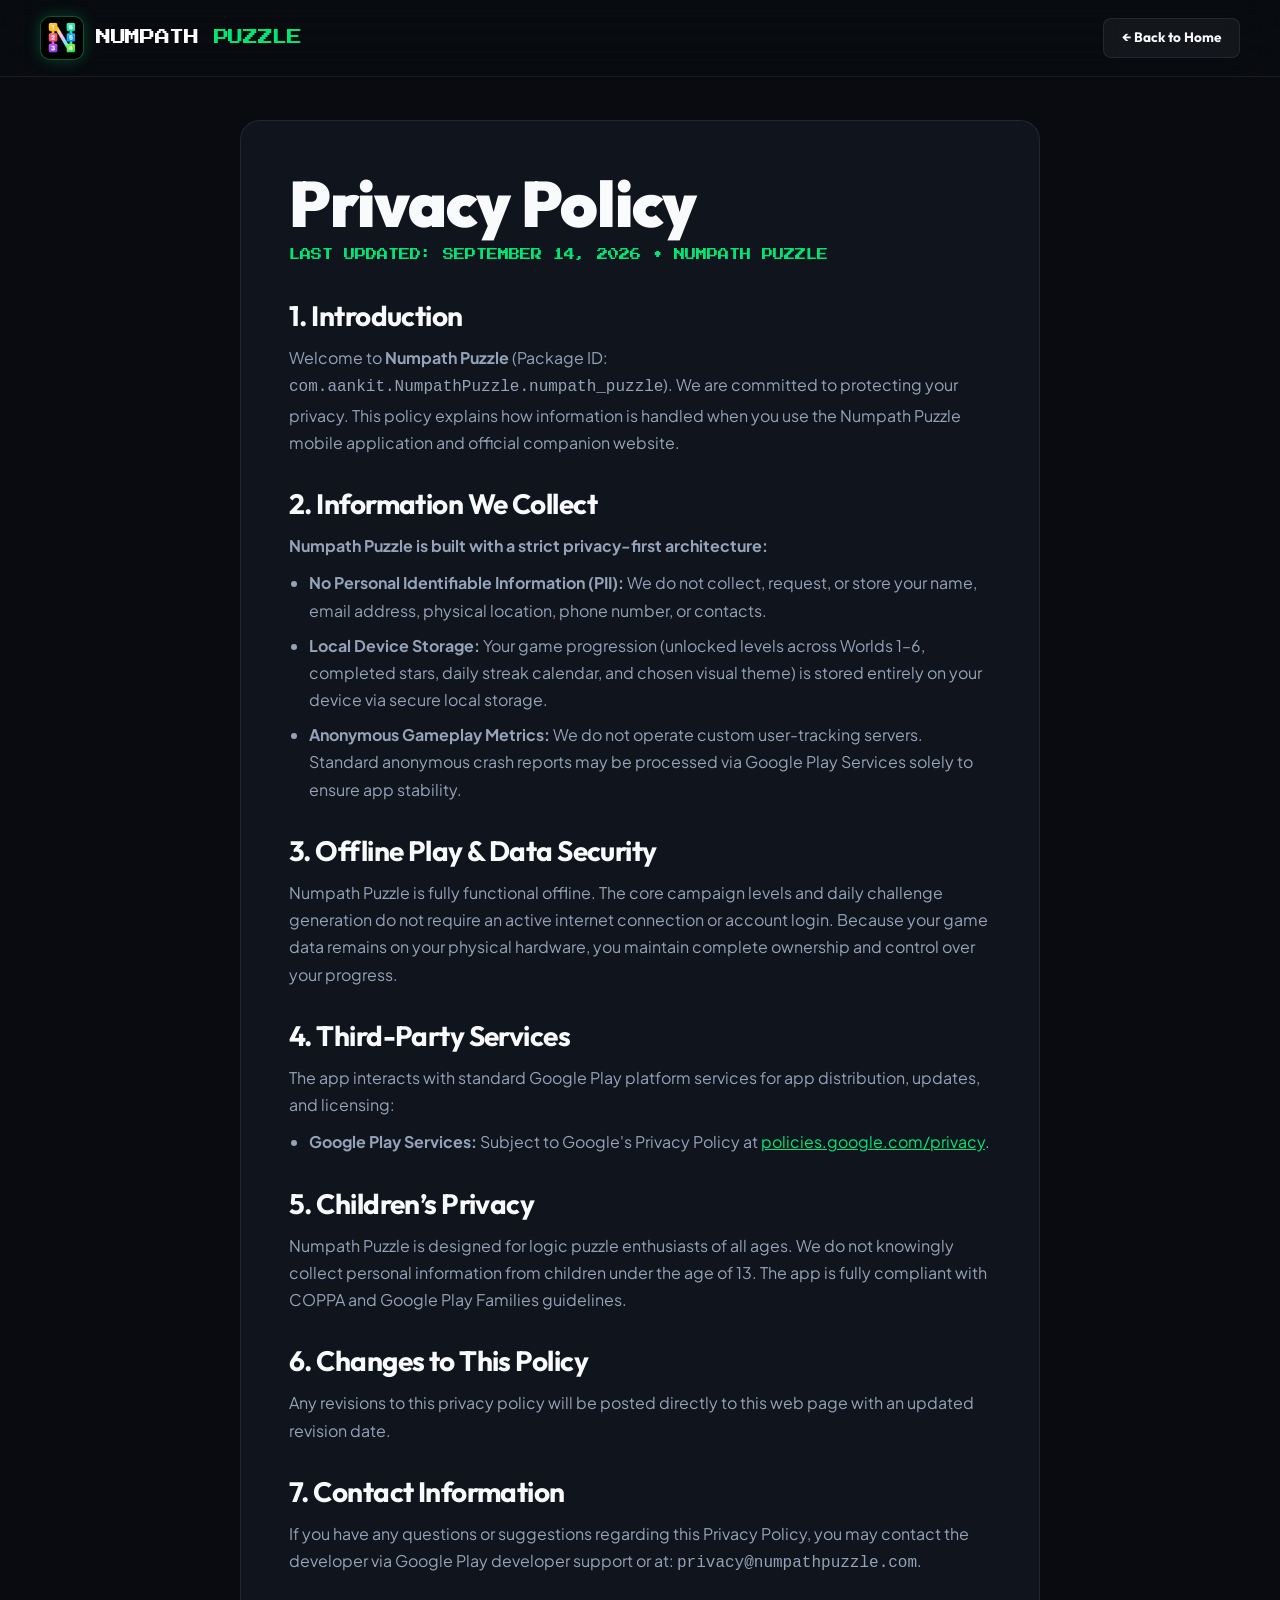
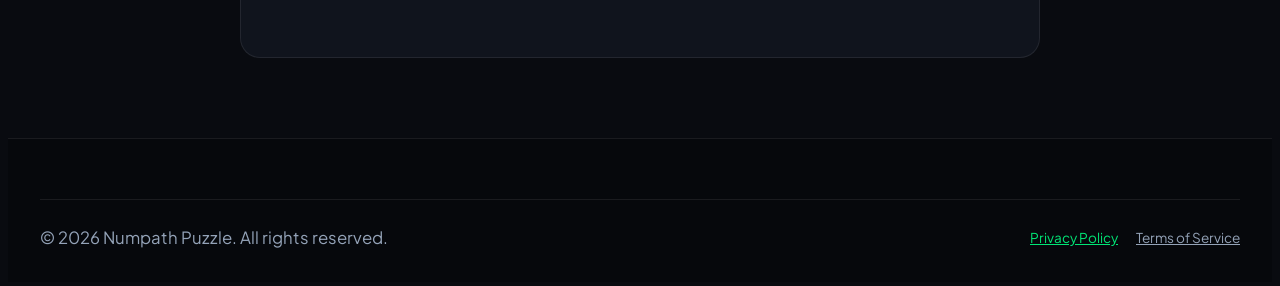
==== privacy.html @ b06d2a55 "first : numpath puzzle web setup" ====
<!DOCTYPE html>
<html lang="en" data-theme="dark">
<head>
  <meta charset="UTF-8">
  <meta name="viewport" content="width=device-width, initial-scale=1.0">
  <title>Privacy Policy — Numpath Puzzle</title>
  <meta name="description" content="Privacy Policy for Numpath Puzzle mobile application and companion website.">
  <link rel="stylesheet" href="css/design-tokens.css">
  <link rel="stylesheet" href="css/typography.css">
  <link rel="stylesheet" href="css/components.css">
  <link rel="stylesheet" href="css/sections.css">
  <link rel="stylesheet" href="css/responsive.css">
  <link rel="icon" type="image/png" href="assets/icons/app_icon.png">
  <link rel="apple-touch-icon" href="assets/icons/app_icon.png">
  <style>
    .policy-container {
      max-width: 800px;
      margin: 120px auto 80px;
      padding: 0 24px;
    }
    .policy-card {
      background: var(--bg-surface);
      border: 1px solid var(--border-subtle);
      border-radius: var(--radius-lg);
      padding: 48px;
    }
    .policy-card h1 {
      margin-bottom: 8px;
    }
    .policy-meta {
      font-family: var(--font-retro);
      font-size: 0.7rem;
      color: var(--accent-mint);
      margin-bottom: 36px;
    }
    .policy-section {
      margin-bottom: 32px;
    }
    .policy-section h3 {
      margin-bottom: 12px;
      color: var(--text-primary);
    }
    .policy-section p, .policy-section ul {
      color: var(--text-secondary);
      font-size: 1rem;
      line-height: 1.7;
    }
    .policy-section ul {
      padding-left: 20px;
      margin-top: 10px;
    }
    .policy-section li {
      margin-bottom: 8px;
    }
  </style>
</head>
<body>

  <!-- Navigation -->
  <header class="site-header">
    <nav class="navbar">
      <a href="index.html" class="brand-logo">
        <div class="brand-icon">
          <img src="assets/icons/app_icon.png" alt="Numpath Puzzle Logo" class="brand-app-img">
        </div>
        <span class="brand-name">NUMPATH <span>PUZZLE</span></span>
      </a>
      <div class="nav-actions">
        <a href="index.html" class="btn btn-secondary nav-cta">← Back to Home</a>
      </div>
    </nav>
  </header>

  <main class="policy-container">
    <article class="policy-card">
      <h1>Privacy Policy</h1>
      <div class="policy-meta">LAST UPDATED: SEPTEMBER 14, 2026 • NUMPATH PUZZLE</div>

      <div class="policy-section">
        <h3>1. Introduction</h3>
        <p>Welcome to <strong>Numpath Puzzle</strong> (Package ID: <code>com.aankit.NumpathPuzzle.numpath_puzzle</code>). We are committed to protecting your privacy. This policy explains how information is handled when you use the Numpath Puzzle mobile application and official companion website.</p>
      </div>

      <div class="policy-section">
        <h3>2. Information We Collect</h3>
        <p><strong>Numpath Puzzle is built with a strict privacy-first architecture:</strong></p>
        <ul>
          <li><strong>No Personal Identifiable Information (PII):</strong> We do not collect, request, or store your name, email address, physical location, phone number, or contacts.</li>
          <li><strong>Local Device Storage:</strong> Your game progression (unlocked levels across Worlds 1–6, completed stars, daily streak calendar, and chosen visual theme) is stored entirely on your device via secure local storage.</li>
          <li><strong>Anonymous Gameplay Metrics:</strong> We do not operate custom user-tracking servers. Standard anonymous crash reports may be processed via Google Play Services solely to ensure app stability.</li>
        </ul>
      </div>

      <div class="policy-section">
        <h3>3. Offline Play & Data Security</h3>
        <p>Numpath Puzzle is fully functional offline. The core campaign levels and daily challenge generation do not require an active internet connection or account login. Because your game data remains on your physical hardware, you maintain complete ownership and control over your progress.</p>
      </div>

      <div class="policy-section">
        <h3>4. Third-Party Services</h3>
        <p>The app interacts with standard Google Play platform services for app distribution, updates, and licensing:</p>
        <ul>
          <li><strong>Google Play Services:</strong> Subject to Google's Privacy Policy at <a href="https://policies.google.com/privacy" target="_blank" rel="noopener noreferrer" style="color: var(--accent-mint);">policies.google.com/privacy</a>.</li>
        </ul>
      </div>

      <div class="policy-section">
        <h3>5. Children’s Privacy</h3>
        <p>Numpath Puzzle is designed for logic puzzle enthusiasts of all ages. We do not knowingly collect personal information from children under the age of 13. The app is fully compliant with COPPA and Google Play Families guidelines.</p>
      </div>

      <div class="policy-section">
        <h3>6. Changes to This Policy</h3>
        <p>Any revisions to this privacy policy will be posted directly to this web page with an updated revision date.</p>
      </div>

      <div class="policy-section">
        <h3>7. Contact Information</h3>
        <p>If you have any questions or suggestions regarding this Privacy Policy, you may contact the developer via Google Play developer support or at: <code>privacy@numpathpuzzle.com</code>.</p>
      </div>
    </article>
  </main>

  <footer class="site-footer">
    <div class="footer-bottom">
      <p>© 2026 Numpath Puzzle. All rights reserved.</p>
      <div>
        <a href="privacy.html" style="color: var(--accent-mint); margin-right: 16px;">Privacy Policy</a>
        <a href="terms.html" style="color: var(--text-secondary);">Terms of Service</a>
      </div>
    </div>
  </footer>

</body>
</html>
---- css/design-tokens.css ----
:root {
  /* =========================================
     Color Tokens - Numpath Puzzle Official
     ========================================= */
  --bg-canvas: #090B10;
  --bg-surface: #10141D;
  --bg-surface-elevated: #181F2C;
  --bg-glass: rgba(16, 20, 29, 0.75);
  --bg-glass-elevated: rgba(24, 31, 44, 0.85);

  /* Borders & Dividers */
  --border-subtle: rgba(255, 255, 255, 0.08);
  --border-light: rgba(255, 255, 255, 0.15);
  --border-neon: rgba(0, 230, 118, 0.35);
  --border-glow: 0 0 20px rgba(0, 230, 118, 0.25);

  /* Brand Accents */
  --accent-mint: #00E676;
  --accent-mint-glow: rgba(0, 230, 118, 0.5);
  --accent-mint-dark: #00B359;
  --accent-amber: #F59E0B;
  --accent-amber-glow: rgba(245, 158, 11, 0.4);
  --accent-cyan: #00E5FF;
  --accent-cyan-glow: rgba(0, 229, 255, 0.4);
  --accent-purple: #A855F7;
  --accent-purple-glow: rgba(168, 85, 247, 0.4);
  --accent-rose: #FF3366;

  /* Typography Colors */
  --text-primary: #F8FAFC;
  --text-secondary: #94A3B8;
  --text-muted: #64748B;
  --text-inverse: #090B10;

  /* Board Grid Tokens */
  --cell-bg: #141A24;
  --cell-border: rgba(255, 255, 255, 0.06);
  --cell-active: #00E676;
  --checkpoint-bg: #F59E0B;
  --checkpoint-color: #090B10;

  /* Elevation & Shadows */
  --shadow-sm: 0 2px 8px rgba(0, 0, 0, 0.35);
  --shadow-md: 0 8px 24px rgba(0, 0, 0, 0.5);
  --shadow-lg: 0 16px 40px rgba(0, 0, 0, 0.65);
  --shadow-neon: 0 0 25px rgba(0, 230, 118, 0.4);
  --shadow-amber: 0 0 25px rgba(245, 158, 11, 0.35);

  /* Layout & Spacing */
  --max-width: 1200px;
  --radius-xs: 4px;
  --radius-sm: 8px;
  --radius-md: 14px;
  --radius-lg: 20px;
  --radius-full: 9999px;

  /* Transitions */
  --transition-fast: 150ms cubic-bezier(0.4, 0, 0.2, 1);
  --transition-normal: 250ms cubic-bezier(0.4, 0, 0.2, 1);
  --transition-slow: 400ms cubic-bezier(0.4, 0, 0.2, 1);
}

/* Light Mode Overrides (Optional Toggle) */
[data-theme="light"] {
  --bg-canvas: #F8F9FB;
  --bg-surface: #FFFFFF;
  --bg-surface-elevated: #F1F4F9;
  --bg-glass: rgba(255, 255, 255, 0.85);
  --bg-glass-elevated: rgba(241, 244, 249, 0.9);

  --border-subtle: rgba(0, 0, 0, 0.08);
  --border-light: rgba(0, 0, 0, 0.14);
  --border-neon: rgba(0, 179, 89, 0.4);

  --text-primary: #0F172A;
  --text-secondary: #475569;
  --text-muted: #64748B;
  --text-inverse: #FFFFFF;

  --cell-bg: #E8EDF5;
  --cell-border: rgba(0, 0, 0, 0.08);
  --shadow-sm: 0 2px 8px rgba(0, 0, 0, 0.06);
  --shadow-md: 0 8px 24px rgba(0, 0, 0, 0.09);
  --shadow-lg: 0 16px 40px rgba(0, 0, 0, 0.12);
}
---- css/typography.css ----
@import url('https://fonts.googleapis.com/css2?family=Outfit:wght@400;500;600;700;800;900&family=Plus+Jakarta+Sans:wght@400;500;600;700&family=Press+Start+2P&display=swap');

:root {
  --font-retro: 'Press Start 2P', monospace;
  --font-display: 'Outfit', -apple-system, BlinkMacSystemFont, 'Segoe UI', Roboto, sans-serif;
  --font-body: 'Plus Jakarta Sans', -apple-system, BlinkMacSystemFont, 'Segoe UI', Roboto, sans-serif;
}

body {
  font-family: var(--font-body);
  color: var(--text-primary);
  background-color: var(--bg-canvas);
  line-height: 1.6;
  font-size: 16px;
  -webkit-font-smoothing: antialiased;
  -moz-osx-font-smoothing: grayscale;
}

/* Retro Pixel Typography Styles */
.font-pixel {
  font-family: var(--font-retro);
  letter-spacing: -0.02em;
  line-height: 1.4;
  text-transform: uppercase;
}

.pixel-badge {
  font-family: var(--font-retro);
  font-size: 0.68rem;
  padding: 6px 12px;
  border-radius: var(--radius-xs);
  display: inline-flex;
  align-items: center;
  gap: 8px;
  letter-spacing: 0.04em;
}

.pixel-title {
  font-family: var(--font-retro);
  font-size: clamp(0.9rem, 2vw, 1.25rem);
  letter-spacing: 0.02em;
}

/* Modern Display Typography */
h1, h2, h3, h4, h5, h6 {
  font-family: var(--font-display);
  font-weight: 800;
  color: var(--text-primary);
  line-height: 1.15;
  margin: 0;
  letter-spacing: -0.02em;
}

h1 {
  font-size: clamp(2.4rem, 5vw, 4.2rem);
  font-weight: 900;
  line-height: 1.08;
}

h2 {
  font-size: clamp(1.8rem, 3.5vw, 2.75rem);
  font-weight: 800;
}

h3 {
  font-size: clamp(1.3rem, 2.2vw, 1.75rem);
  font-weight: 700;
}

h4 {
  font-size: 1.2rem;
  font-weight: 600;
}

p {
  margin: 0;
  color: var(--text-secondary);
  font-size: 1.05rem;
  line-height: 1.65;
}

.text-gradient-mint {
  background: linear-gradient(135deg, #FFFFFF 20%, var(--accent-mint) 100%);
  -webkit-background-clip: text;
  -webkit-text-fill-color: transparent;
}

.text-gradient-amber {
  background: linear-gradient(135deg, #FFFFFF 20%, var(--accent-amber) 100%);
  -webkit-background-clip: text;
  -webkit-text-fill-color: transparent;
}

.text-gradient-cyan {
  background: linear-gradient(135deg, #FFFFFF 20%, var(--accent-cyan) 100%);
  -webkit-background-clip: text;
  -webkit-text-fill-color: transparent;
}

.text-highlight {
  color: var(--accent-mint);
  font-weight: 600;
}

.section-tag {
  display: inline-flex;
  align-items: center;
  gap: 8px;
  background: rgba(0, 230, 118, 0.1);
  border: 1px solid rgba(0, 230, 118, 0.25);
  color: var(--accent-mint);
  font-family: var(--font-retro);
  font-size: 0.65rem;
  padding: 6px 14px;
  border-radius: var(--radius-full);
  margin-bottom: 16px;
  text-transform: uppercase;
  letter-spacing: 0.05em;
}
---- css/components.css ----
/* =========================================
   Components: Buttons, Cards, Badges, Header, Footer
   ========================================= */

/* Glass Cards & Containers */
.glass-panel {
  background: var(--bg-glass);
  backdrop-filter: blur(16px);
  -webkit-backdrop-filter: blur(16px);
  border: 1px solid var(--border-subtle);
  border-radius: var(--radius-lg);
  box-shadow: var(--shadow-md);
  transition: transform var(--transition-normal), border-color var(--transition-normal), box-shadow var(--transition-normal);
}

.glass-panel:hover {
  border-color: var(--border-light);
}

.interactive-hover:hover {
  transform: translateY(-4px);
  box-shadow: var(--shadow-lg);
}

/* Buttons */
.btn {
  display: inline-flex;
  align-items: center;
  justify-content: center;
  gap: 10px;
  font-family: var(--font-display);
  font-weight: 700;
  font-size: 1rem;
  padding: 14px 28px;
  border-radius: var(--radius-md);
  text-decoration: none;
  cursor: pointer;
  border: none;
  transition: all var(--transition-normal);
  white-space: nowrap;
}

.btn-primary {
  background: var(--accent-mint);
  color: #05080E;
  box-shadow: 0 0 25px rgba(0, 230, 118, 0.4);
}

.btn-primary:hover {
  background: #15ff8c;
  transform: translateY(-2px);
  box-shadow: 0 0 35px rgba(0, 230, 118, 0.6);
}

.btn-secondary {
  background: rgba(255, 255, 255, 0.05);
  color: var(--text-primary);
  border: 1px solid var(--border-subtle);
  backdrop-filter: blur(10px);
}

.btn-secondary:hover {
  background: rgba(255, 255, 255, 0.1);
  border-color: var(--border-light);
  transform: translateY(-2px);
}

.btn-playstore {
  background: #11151F;
  color: #FFFFFF;
  border: 1px solid rgba(255, 255, 255, 0.15);
  padding: 12px 24px;
  border-radius: var(--radius-md);
  box-shadow: 0 4px 20px rgba(0, 0, 0, 0.4);
  position: relative;
  overflow: hidden;
}

.btn-playstore::before {
  content: '';
  position: absolute;
  top: 0;
  left: -100%;
  width: 100%;
  height: 100%;
  background: linear-gradient(90deg, transparent, rgba(255, 255, 255, 0.1), transparent);
  transition: left 0.6s ease;
}

.btn-playstore:hover::before {
  left: 100%;
}

.btn-playstore:hover {
  border-color: var(--accent-mint);
  box-shadow: 0 0 30px rgba(0, 230, 118, 0.35);
  transform: translateY(-2px);
}

.btn-playstore-content {
  display: flex;
  flex-direction: column;
  align-items: flex-start;
  text-align: left;
  line-height: 1.1;
}

.btn-playstore-small {
  font-size: 0.65rem;
  font-family: var(--font-body);
  color: var(--text-secondary);
  text-transform: uppercase;
  letter-spacing: 0.06em;
}

.btn-playstore-title {
  font-family: var(--font-display);
  font-size: 1.15rem;
  font-weight: 800;
  color: #FFFFFF;
}

/* Badges & Chips */
.badge-version {
  background: rgba(0, 230, 118, 0.12);
  border: 1px solid rgba(0, 230, 118, 0.3);
  color: var(--accent-mint);
  font-family: var(--font-retro);
  font-size: 0.68rem;
  padding: 6px 14px;
  border-radius: var(--radius-full);
  display: inline-flex;
  align-items: center;
  gap: 8px;
  margin-bottom: 20px;
}

.pulse-dot {
  width: 8px;
  height: 8px;
  background-color: var(--accent-mint);
  border-radius: 50%;
  box-shadow: 0 0 10px var(--accent-mint);
  animation: pulse-glow 2s infinite ease-in-out;
}

/* Header & Navbar */
.site-header {
  position: fixed;
  top: 0;
  left: 0;
  right: 0;
  z-index: 1000;
  background: rgba(9, 11, 16, 0.82);
  backdrop-filter: blur(20px);
  -webkit-backdrop-filter: blur(20px);
  border-bottom: 1px solid var(--border-subtle);
  transition: all var(--transition-normal);
}

.navbar {
  max-width: var(--max-width);
  margin: 0 auto;
  padding: 16px 24px;
  display: flex;
  align-items: center;
  justify-content: space-between;
}

.brand-logo {
  display: flex;
  align-items: center;
  gap: 12px;
  text-decoration: none;
  color: var(--text-primary);
}

.brand-icon {
  width: 42px;
  height: 42px;
  background: #090B10;
  border: 1px solid var(--border-neon);
  border-radius: 10px;
  display: flex;
  align-items: center;
  justify-content: center;
  box-shadow: 0 0 15px rgba(0, 230, 118, 0.25);
  position: relative;
  overflow: hidden;
  flex-shrink: 0;
}

.brand-app-img {
  width: 100%;
  height: 100%;
  object-fit: cover;
  border-radius: 9px;
  display: block;
}

.hero-app-badge {
  display: flex;
  align-items: center;
  gap: 16px;
  margin-bottom: 24px;
}

.hero-app-icon-img {
  width: 64px;
  height: 64px;
  border-radius: 16px;
  box-shadow: 0 8px 24px rgba(0, 0, 0, 0.5), 0 0 20px rgba(0, 230, 118, 0.35);
  border: 2px solid rgba(255, 255, 255, 0.15);
  flex-shrink: 0;
  transition: transform var(--transition-normal);
}

.hero-app-icon-img:hover {
  transform: scale(1.05) rotate(-2deg);
}

.cta-app-icon-img {
  width: 72px;
  height: 72px;
  border-radius: 18px;
  box-shadow: 0 8px 28px rgba(0, 0, 0, 0.6), 0 0 25px rgba(0, 230, 118, 0.4);
  border: 2px solid rgba(255, 255, 255, 0.18);
  margin-bottom: 18px;
  display: block;
}

.brand-name {
  font-family: var(--font-retro);
  font-size: 0.95rem;
  letter-spacing: -0.02em;
  color: #FFFFFF;
}

.brand-name span {
  color: var(--accent-mint);
}

.nav-links {
  display: flex;
  align-items: center;
  gap: 28px;
  list-style: none;
  margin: 0;
  padding: 0;
}

.nav-link {
  color: var(--text-secondary);
  font-size: 0.95rem;
  font-weight: 600;
  text-decoration: none;
  transition: color var(--transition-fast);
  position: relative;
}

.nav-link:hover, .nav-link.active {
  color: var(--text-primary);
}

.nav-link::after {
  content: '';
  position: absolute;
  bottom: -6px;
  left: 0;
  width: 0;
  height: 2px;
  background: var(--accent-mint);
  transition: width var(--transition-fast);
  border-radius: var(--radius-full);
}

.nav-link:hover::after {
  width: 100%;
}

.nav-actions {
  display: flex;
  align-items: center;
  gap: 16px;
}

.nav-cta {
  padding: 8px 18px;
  font-size: 0.85rem;
  border-radius: var(--radius-sm);
}

/* Mobile Toggle */
.mobile-toggle {
  display: none;
  background: transparent;
  border: none;
  color: var(--text-primary);
  font-size: 1.5rem;
  cursor: pointer;
  padding: 8px;
}

/* Theme Toggle Button */
.theme-btn {
  background: rgba(255, 255, 255, 0.05);
  border: 1px solid var(--border-subtle);
  color: var(--text-primary);
  width: 40px;
  height: 40px;
  border-radius: 10px;
  display: flex;
  align-items: center;
  justify-content: center;
  cursor: pointer;
  transition: all var(--transition-fast);
}

.theme-btn:hover {
  background: rgba(255, 255, 255, 0.1);
  border-color: var(--border-light);
}

/* Footer */
.site-footer {
  background: #06080C;
  border-top: 1px solid var(--border-subtle);
  padding: 60px 24px 30px;
  color: var(--text-secondary);
}

.footer-container {
  max-width: var(--max-width);
  margin: 0 auto;
  display: grid;
  grid-template-columns: 2fr 1fr 1fr 1fr;
  gap: 40px;
  margin-bottom: 50px;
}

.footer-brand p {
  margin-top: 16px;
  max-width: 320px;
  font-size: 0.95rem;
  line-height: 1.6;
}

.footer-col h5 {
  font-family: var(--font-display);
  font-size: 1rem;
  font-weight: 700;
  color: var(--text-primary);
  margin-bottom: 20px;
  text-transform: uppercase;
  letter-spacing: 0.05em;
}

.footer-links {
  list-style: none;
  padding: 0;
  margin: 0;
  display: flex;
  flex-direction: column;
  gap: 12px;
}

.footer-links a {
  color: var(--text-secondary);
  text-decoration: none;
  font-size: 0.9rem;
  transition: color var(--transition-fast);
}

.footer-links a:hover {
  color: var(--accent-mint);
}

.footer-bottom {
  max-width: var(--max-width);
  margin: 0 auto;
  padding-top: 24px;
  border-top: 1px solid var(--border-subtle);
  display: flex;
  align-items: center;
  justify-content: space-between;
  font-size: 0.85rem;
  color: var(--text-muted);
}
---- css/sections.css ----
/* =========================================
   Sections: Hero, Rules, Worlds, Daily, Themes, Features, CTA
   ========================================= */

.section-wrapper {
  position: relative;
  max-width: var(--max-width);
  margin: 0 auto;
  padding: 100px 24px;
}

.section-header {
  text-align: center;
  max-width: 720px;
  margin: 0 auto 60px;
}

.section-header p {
  margin-top: 14px;
  font-size: 1.15rem;
}

/* =========================================
   1. Hero Section
   ========================================= */
.hero-section {
  position: relative;
  min-height: 90vh;
  display: flex;
  align-items: center;
  padding: 140px 24px 80px;
  overflow: hidden;
}

.hero-grid {
  max-width: var(--max-width);
  margin: 0 auto;
  display: grid;
  grid-template-columns: 1.15fr 0.85fr;
  align-items: center;
  gap: 60px;
  position: relative;
  z-index: 1;
}

.hero-content {
  display: flex;
  flex-direction: column;
  align-items: flex-start;
}

.hero-tagline {
  font-size: clamp(2.4rem, 4.5vw, 4rem);
  letter-spacing: -0.03em;
  margin-bottom: 20px;
}

.hero-description {
  font-size: clamp(1.05rem, 1.8vw, 1.25rem);
  color: var(--text-secondary);
  line-height: 1.6;
  margin-bottom: 36px;
  max-width: 580px;
}

.hero-cta-group {
  display: flex;
  align-items: center;
  flex-wrap: wrap;
  gap: 18px;
  margin-bottom: 48px;
}

.hero-stats-strip {
  display: flex;
  align-items: center;
  flex-wrap: wrap;
  gap: 32px;
  padding-top: 24px;
  border-top: 1px solid var(--border-subtle);
  width: 100%;
}

.stat-item {
  display: flex;
  flex-direction: column;
  gap: 4px;
}

.stat-number {
  font-family: var(--font-retro);
  font-size: 1.15rem;
  color: var(--accent-mint);
  letter-spacing: -0.02em;
}

.stat-label {
  font-size: 0.85rem;
  color: var(--text-muted);
  font-weight: 500;
  text-transform: uppercase;
  letter-spacing: 0.04em;
}

/* Hero Phone Mockup */
.hero-mockup-wrap {
  display: flex;
  justify-content: center;
  align-items: center;
  position: relative;
}

.phone-frame {
  width: 320px;
  height: 640px;
  background: #0C1017;
  border-radius: 46px;
  border: 4px solid #232C3E;
  box-shadow: 0 25px 60px rgba(0, 0, 0, 0.8), 0 0 40px rgba(0, 230, 118, 0.15);
  position: relative;
  padding: 16px;
  display: flex;
  flex-direction: column;
  box-sizing: border-box;
}

.phone-notch {
  width: 120px;
  height: 18px;
  background: #181F2C;
  border-radius: 0 0 14px 14px;
  margin: 0 auto 16px;
}

.phone-screen {
  flex: 1;
  background: #090C12;
  border-radius: 32px;
  padding: 20px 16px;
  display: flex;
  flex-direction: column;
  justify-content: space-between;
  position: relative;
  overflow: hidden;
}

.phone-top-bar {
  display: flex;
  justify-content: space-between;
  align-items: center;
  font-family: var(--font-retro);
  font-size: 0.65rem;
  color: var(--text-secondary);
}

.phone-game-board {
  position: relative;
  width: 100%;
  aspect-ratio: 1 / 1;
  background: #101520;
  border: 2px solid rgba(255, 255, 255, 0.08);
  border-radius: 20px;
  padding: 10px;
  box-sizing: border-box;
  display: flex;
  align-items: center;
  justify-content: center;
}

.board-svg-container {
  width: 100%;
  height: 100%;
}

.phone-bottom-bar {
  text-align: center;
}

.phone-live-indicator {
  display: inline-flex;
  align-items: center;
  gap: 8px;
  font-family: var(--font-retro);
  font-size: 0.58rem;
  color: var(--accent-mint);
  background: rgba(0, 230, 118, 0.1);
  padding: 6px 12px;
  border-radius: var(--radius-full);
}

/* =========================================
   2. Rules Walkthrough Section
   ========================================= */
.rules-grid {
  display: grid;
  grid-template-columns: repeat(3, 1fr);
  gap: 30px;
}

.rule-card {
  padding: 36px 28px;
  display: flex;
  flex-direction: column;
  border-radius: var(--radius-lg);
  position: relative;
  background: var(--bg-surface);
  border: 1px solid var(--border-subtle);
}

.rule-badge {
  font-family: var(--font-retro);
  font-size: 0.7rem;
  color: var(--accent-amber);
  margin-bottom: 18px;
}

.rule-title {
  font-size: 1.35rem;
  margin-bottom: 14px;
  color: var(--text-primary);
}

.rule-desc {
  font-size: 0.95rem;
  color: var(--text-secondary);
  line-height: 1.6;
  margin-bottom: 24px;
}

.rule-visual {
  width: 100%;
  height: 180px;
  background: #0A0D14;
  border: 1px solid var(--border-subtle);
  border-radius: var(--radius-md);
  display: flex;
  align-items: center;
  justify-content: center;
  position: relative;
  overflow: hidden;
  margin-top: auto;
}

/* =========================================
   3. World Progression Section
   ========================================= */
.worlds-grid {
  display: grid;
  grid-template-columns: repeat(3, 1fr);
  gap: 24px;
}

.world-card {
  padding: 28px;
  border-radius: var(--radius-lg);
  background: var(--bg-surface);
  border: 1px solid var(--border-subtle);
  display: flex;
  flex-direction: column;
  gap: 14px;
  transition: all var(--transition-normal);
  position: relative;
  overflow: hidden;
}

.world-card:hover {
  border-color: var(--accent-mint);
  transform: translateY(-4px);
}

.world-header {
  display: flex;
  justify-content: space-between;
  align-items: center;
}

.world-num {
  font-family: var(--font-retro);
  font-size: 0.72rem;
  color: var(--accent-cyan);
}

.world-grid-size {
  font-family: var(--font-retro);
  font-size: 0.65rem;
  padding: 4px 10px;
  background: rgba(255, 255, 255, 0.06);
  border-radius: var(--radius-xs);
  color: var(--text-secondary);
}

.world-name {
  font-size: 1.3rem;
  color: var(--text-primary);
}

.world-range {
  font-size: 0.85rem;
  font-weight: 600;
  color: var(--accent-mint);
}

.world-desc {
  font-size: 0.92rem;
  color: var(--text-secondary);
  line-height: 1.5;
}

/* =========================================
   4. Daily Challenge Section
   ========================================= */
.daily-box {
  background: linear-gradient(135deg, #111723 0%, #0A0D14 100%);
  border: 1px solid var(--border-neon);
  border-radius: var(--radius-lg);
  padding: 48px;
  display: grid;
  grid-template-columns: 1.1fr 0.9fr;
  gap: 40px;
  align-items: center;
  position: relative;
  box-shadow: 0 0 40px rgba(0, 230, 118, 0.1);
}

.daily-badge-strip {
  display: flex;
  align-items: center;
  gap: 12px;
  margin-bottom: 16px;
}

.streak-flame-chip {
  background: rgba(245, 158, 11, 0.15);
  border: 1px solid rgba(245, 158, 11, 0.35);
  color: var(--accent-amber);
  padding: 6px 12px;
  border-radius: var(--radius-full);
  font-family: var(--font-retro);
  font-size: 0.65rem;
  display: inline-flex;
  align-items: center;
  gap: 6px;
}

.daily-timer-wrap {
  display: flex;
  align-items: center;
  gap: 16px;
  margin: 24px 0 32px;
}

.countdown-box {
  background: rgba(0, 0, 0, 0.4);
  border: 1px solid var(--border-subtle);
  border-radius: var(--radius-sm);
  padding: 10px 18px;
  text-align: center;
}

.countdown-num {
  font-family: var(--font-retro);
  font-size: 1.3rem;
  color: #FFFFFF;
}

.countdown-lbl {
  font-size: 0.65rem;
  text-transform: uppercase;
  color: var(--text-muted);
  letter-spacing: 0.05em;
}

.daily-visual-preview {
  background: #080B10;
  border: 1px solid var(--border-subtle);
  border-radius: var(--radius-md);
  padding: 24px;
  display: flex;
  flex-direction: column;
  align-items: center;
  justify-content: center;
  position: relative;
}

/* =========================================
   5. Visual Themes Showcase
   ========================================= */
.themes-container {
  display: grid;
  grid-template-columns: 280px 1fr;
  gap: 36px;
  align-items: center;
}

.themes-list {
  display: flex;
  flex-direction: column;
  gap: 12px;
}

.theme-tab-btn {
  background: var(--bg-surface);
  border: 1px solid var(--border-subtle);
  border-radius: var(--radius-md);
  padding: 16px 20px;
  display: flex;
  align-items: center;
  justify-content: space-between;
  cursor: pointer;
  transition: all var(--transition-fast);
  color: var(--text-primary);
  text-align: left;
}

.theme-tab-btn:hover, .theme-tab-btn.active {
  background: var(--bg-surface-elevated);
  border-color: var(--accent-mint);
  transform: translateX(6px);
}

.theme-btn-info h4 {
  font-size: 1.05rem;
  margin-bottom: 4px;
}

.theme-btn-info p {
  font-size: 0.82rem;
  color: var(--text-muted);
}

.theme-color-dot {
  width: 18px;
  height: 18px;
  border-radius: 50%;
  border: 2px solid rgba(255, 255, 255, 0.3);
}

.theme-display-canvas {
  background: #0D121B;
  border: 1px solid var(--border-subtle);
  border-radius: var(--radius-lg);
  padding: 40px;
  display: flex;
  flex-direction: column;
  align-items: center;
  justify-content: center;
  min-height: 380px;
  transition: background 0.4s ease, border-color 0.4s ease;
  position: relative;
  overflow: hidden;
}

/* =========================================
   6. Core Features Section
   ========================================= */
.features-grid {
  display: grid;
  grid-template-columns: repeat(3, 1fr);
  gap: 28px;
}

.feature-card {
  padding: 32px;
  border-radius: var(--radius-lg);
  background: var(--bg-surface);
  border: 1px solid var(--border-subtle);
  transition: all var(--transition-normal);
}

.feature-card:hover {
  transform: translateY(-4px);
  border-color: var(--border-light);
  box-shadow: var(--shadow-md);
}

.feature-icon-box {
  width: 52px;
  height: 52px;
  border-radius: 12px;
  background: rgba(0, 230, 118, 0.1);
  border: 1px solid rgba(0, 230, 118, 0.25);
  display: flex;
  align-items: center;
  justify-content: center;
  font-size: 1.5rem;
  margin-bottom: 20px;
  color: var(--accent-mint);
}

.feature-title {
  font-size: 1.25rem;
  margin-bottom: 10px;
}

.feature-desc {
  font-size: 0.95rem;
  color: var(--text-secondary);
  line-height: 1.55;
}

/* =========================================
   7. Final CTA Banner with QR Code
   ========================================= */
.cta-banner {
  background: linear-gradient(135deg, #101622 0%, #07090E 100%);
  border: 1px solid var(--border-neon);
  border-radius: var(--radius-lg);
  padding: 60px 48px;
  display: grid;
  grid-template-columns: 1.2fr 0.8fr;
  gap: 40px;
  align-items: center;
  position: relative;
  overflow: hidden;
  box-shadow: 0 0 50px rgba(0, 230, 118, 0.15);
}

.cta-left h2 {
  margin-bottom: 16px;
}

.cta-left p {
  font-size: 1.15rem;
  margin-bottom: 32px;
  max-width: 520px;
}

.cta-right {
  display: flex;
  flex-direction: column;
  align-items: center;
  justify-content: center;
  background: rgba(0, 0, 0, 0.35);
  border: 1px solid var(--border-subtle);
  border-radius: var(--radius-md);
  padding: 30px;
  text-align: center;
}

.qr-code-box {
  width: 140px;
  height: 140px;
  background: #FFFFFF;
  border-radius: 12px;
  padding: 10px;
  box-sizing: border-box;
  margin-bottom: 14px;
  display: flex;
  align-items: center;
  justify-content: center;
}

.qr-code-box svg {
  width: 100%;
  height: 100%;
}

.qr-label {
  font-family: var(--font-retro);
  font-size: 0.65rem;
  color: var(--text-secondary);
  letter-spacing: 0.03em;
}
---- css/responsive.css ----
/* =========================================
   Responsive Breakpoints & Mobile Drawer
   ========================================= */

/* Mobile Drawer */
.mobile-nav-drawer {
  position: fixed;
  top: 70px;
  left: 0;
  right: 0;
  bottom: 0;
  background: rgba(9, 11, 16, 0.96);
  backdrop-filter: blur(20px);
  -webkit-backdrop-filter: blur(20px);
  z-index: 999;
  display: flex;
  flex-direction: column;
  padding: 36px 24px;
  gap: 24px;
  transform: translateY(-120%);
  transition: transform var(--transition-slow);
  border-bottom: 1px solid var(--border-light);
}

.mobile-nav-drawer.open {
  transform: translateY(0);
}

.mobile-nav-links {
  display: flex;
  flex-direction: column;
  gap: 20px;
  list-style: none;
  padding: 0;
  margin: 0;
}

.mobile-nav-links a {
  font-family: var(--font-display);
  font-size: 1.35rem;
  font-weight: 700;
  color: var(--text-primary);
  text-decoration: none;
  transition: color var(--transition-fast);
}

.mobile-nav-links a:hover {
  color: var(--accent-mint);
}

/* Breakpoint: Desktop Large (1200px) */
@media (max-width: 1200px) {
  .hero-grid {
    gap: 40px;
  }
}

/* Breakpoint: Tablets & Small Desktops (992px) */
@media (max-width: 992px) {
  .hero-grid {
    grid-template-columns: 1fr;
    text-align: center;
  }

  .hero-content {
    align-items: center;
  }

  .hero-cta-group {
    justify-content: center;
  }

  .hero-stats-strip {
    justify-content: center;
  }

  .rules-grid {
    grid-template-columns: 1fr;
  }

  .worlds-grid {
    grid-template-columns: repeat(2, 1fr);
  }

  .daily-box {
    grid-template-columns: 1fr;
    text-align: center;
  }

  .daily-badge-strip,
  .daily-timer-wrap {
    justify-content: center;
  }

  .themes-container {
    grid-template-columns: 1fr;
  }

  .features-grid {
    grid-template-columns: repeat(2, 1fr);
  }

  .cta-banner {
    grid-template-columns: 1fr;
    text-align: center;
  }

  .cta-left p {
    margin: 0 auto 32px;
  }

  .cta-left .btn-playstore {
    margin: 0 auto;
  }

  .footer-container {
    grid-template-columns: 1fr 1fr;
  }
}

/* Breakpoint: Mobile Devices (768px) */
@media (max-width: 768px) {
  .nav-links, .nav-actions .nav-cta {
    display: none;
  }

  .mobile-toggle {
    display: block;
  }

  .section-wrapper {
    padding: 70px 18px;
  }

  .hero-section {
    padding: 120px 18px 60px;
  }

  .phone-frame {
    width: 280px;
    height: 560px;
  }

  .worlds-grid {
    grid-template-columns: 1fr;
  }

  .features-grid {
    grid-template-columns: 1fr;
  }

  .footer-container {
    grid-template-columns: 1fr;
    gap: 32px;
  }

  .footer-bottom {
    flex-direction: column;
    gap: 14px;
    text-align: center;
  }
}

/* Breakpoint: Small Mobile (480px) */
@media (max-width: 480px) {
  .hero-tagline {
    font-size: 2.1rem;
  }

  .hero-cta-group {
    flex-direction: column;
    width: 100%;
  }

  .hero-cta-group .btn {
    width: 100%;
  }

  .phone-frame {
    width: 100%;
    max-width: 290px;
  }

  .daily-box {
    padding: 28px 18px;
  }

  .countdown-box {
    padding: 8px 12px;
  }

  .countdown-num {
    font-size: 1.1rem;
  }

  .cta-banner {
    padding: 36px 20px;
  }
}
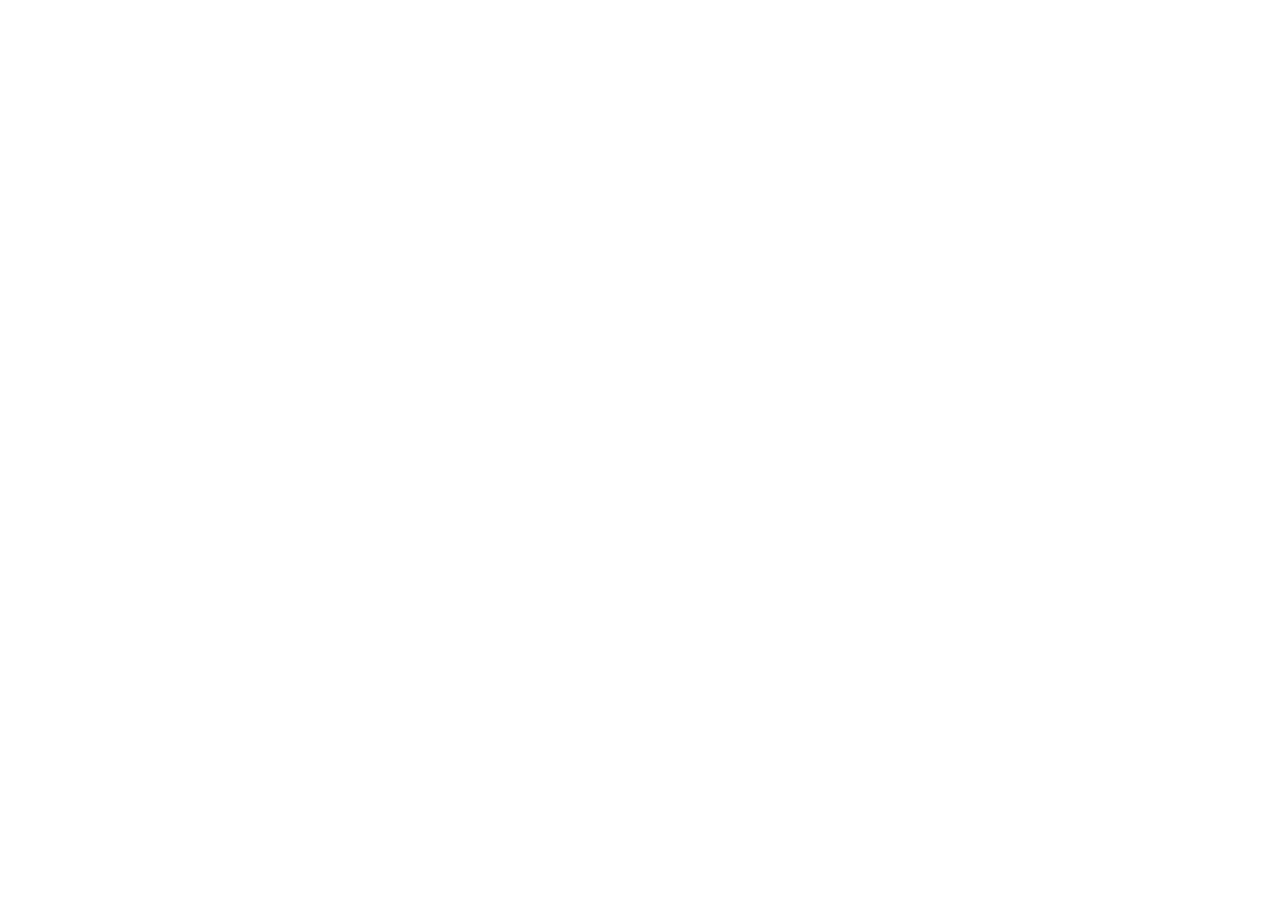
==== commit 1e118c47: "refactor: modularize frontend assets into dedicated CSS and JS files and update HTML pages" ====
--- a/privacy.html
+++ b/privacy.html
@@ -1,135 +1,37 @@
 <!DOCTYPE html>
-<html lang="en" data-theme="dark">
+<html lang="en">
 <head>
   <meta charset="UTF-8">
-  <meta name="viewport" content="width=device-width, initial-scale=1.0">
-  <title>Privacy Policy — Numpath Puzzle</title>
-  <meta name="description" content="Privacy Policy for Numpath Puzzle mobile application and companion website.">
-  <link rel="stylesheet" href="css/design-tokens.css">
-  <link rel="stylesheet" href="css/typography.css">
-  <link rel="stylesheet" href="css/components.css">
-  <link rel="stylesheet" href="css/sections.css">
-  <link rel="stylesheet" href="css/responsive.css">
+  <meta http-equiv="refresh" content="0; url=https://app.notion.com/p/Numpath-Puzzle-Privacy-Policy-3d450ced4a4e8080a553d21c041fedac">
+  <title>Redirecting to Privacy Policy...</title>
   <link rel="icon" type="image/png" href="assets/icons/app_icon.png">
-  <link rel="apple-touch-icon" href="assets/icons/app_icon.png">
   <style>
-    .policy-container {
-      max-width: 800px;
-      margin: 120px auto 80px;
-      padding: 0 24px;
+    body {
+      background: #090B10;
+      color: #F8FAFC;
+      font-family: -apple-system, BlinkMacSystemFont, 'Segoe UI', Roboto, sans-serif;
+      display: flex;
+      flex-direction: column;
+      align-items: center;
+      justify-content: center;
+      height: 100vh;
+      margin: 0;
+      text-align: center;
     }
-    .policy-card {
-      background: var(--bg-surface);
-      border: 1px solid var(--border-subtle);
-      border-radius: var(--radius-lg);
-      padding: 48px;
-    }
-    .policy-card h1 {
-      margin-bottom: 8px;
-    }
-    .policy-meta {
-      font-family: var(--font-retro);
-      font-size: 0.7rem;
-      color: var(--accent-mint);
-      margin-bottom: 36px;
-    }
-    .policy-section {
-      margin-bottom: 32px;
-    }
-    .policy-section h3 {
-      margin-bottom: 12px;
-      color: var(--text-primary);
-    }
-    .policy-section p, .policy-section ul {
-      color: var(--text-secondary);
-      font-size: 1rem;
-      line-height: 1.7;
-    }
-    .policy-section ul {
-      padding-left: 20px;
-      margin-top: 10px;
-    }
-    .policy-section li {
-      margin-bottom: 8px;
+    a {
+      color: #00E676;
+      text-decoration: none;
+      margin-top: 16px;
+      font-weight: 600;
     }
   </style>
 </head>
 <body>
-
-  <!-- Navigation -->
-  <header class="site-header">
-    <nav class="navbar">
-      <a href="index.html" class="brand-logo">
-        <div class="brand-icon">
-          <img src="assets/icons/app_icon.png" alt="Numpath Puzzle Logo" class="brand-app-img">
-        </div>
-        <span class="brand-name">NUMPATH <span>PUZZLE</span></span>
-      </a>
-      <div class="nav-actions">
-        <a href="index.html" class="btn btn-secondary nav-cta">← Back to Home</a>
-      </div>
-    </nav>
-  </header>
-
-  <main class="policy-container">
-    <article class="policy-card">
-      <h1>Privacy Policy</h1>
-      <div class="policy-meta">LAST UPDATED: SEPTEMBER 14, 2026 • NUMPATH PUZZLE</div>
-
-      <div class="policy-section">
-        <h3>1. Introduction</h3>
-        <p>Welcome to <strong>Numpath Puzzle</strong> (Package ID: <code>com.aankit.NumpathPuzzle.numpath_puzzle</code>). We are committed to protecting your privacy. This policy explains how information is handled when you use the Numpath Puzzle mobile application and official companion website.</p>
-      </div>
-
-      <div class="policy-section">
-        <h3>2. Information We Collect</h3>
-        <p><strong>Numpath Puzzle is built with a strict privacy-first architecture:</strong></p>
-        <ul>
-          <li><strong>No Personal Identifiable Information (PII):</strong> We do not collect, request, or store your name, email address, physical location, phone number, or contacts.</li>
-          <li><strong>Local Device Storage:</strong> Your game progression (unlocked levels across Worlds 1–6, completed stars, daily streak calendar, and chosen visual theme) is stored entirely on your device via secure local storage.</li>
-          <li><strong>Anonymous Gameplay Metrics:</strong> We do not operate custom user-tracking servers. Standard anonymous crash reports may be processed via Google Play Services solely to ensure app stability.</li>
-        </ul>
-      </div>
-
-      <div class="policy-section">
-        <h3>3. Offline Play & Data Security</h3>
-        <p>Numpath Puzzle is fully functional offline. The core campaign levels and daily challenge generation do not require an active internet connection or account login. Because your game data remains on your physical hardware, you maintain complete ownership and control over your progress.</p>
-      </div>
-
-      <div class="policy-section">
-        <h3>4. Third-Party Services</h3>
-        <p>The app interacts with standard Google Play platform services for app distribution, updates, and licensing:</p>
-        <ul>
-          <li><strong>Google Play Services:</strong> Subject to Google's Privacy Policy at <a href="https://policies.google.com/privacy" target="_blank" rel="noopener noreferrer" style="color: var(--accent-mint);">policies.google.com/privacy</a>.</li>
-        </ul>
-      </div>
-
-      <div class="policy-section">
-        <h3>5. Children’s Privacy</h3>
-        <p>Numpath Puzzle is designed for logic puzzle enthusiasts of all ages. We do not knowingly collect personal information from children under the age of 13. The app is fully compliant with COPPA and Google Play Families guidelines.</p>
-      </div>
-
-      <div class="policy-section">
-        <h3>6. Changes to This Policy</h3>
-        <p>Any revisions to this privacy policy will be posted directly to this web page with an updated revision date.</p>
-      </div>
-
-      <div class="policy-section">
-        <h3>7. Contact Information</h3>
-        <p>If you have any questions or suggestions regarding this Privacy Policy, you may contact the developer via Google Play developer support or at: <code>privacy@numpathpuzzle.com</code>.</p>
-      </div>
-    </article>
-  </main>
-
-  <footer class="site-footer">
-    <div class="footer-bottom">
-      <p>© 2026 Numpath Puzzle. All rights reserved.</p>
-      <div>
-        <a href="privacy.html" style="color: var(--accent-mint); margin-right: 16px;">Privacy Policy</a>
-        <a href="terms.html" style="color: var(--text-secondary);">Terms of Service</a>
-      </div>
-    </div>
-  </footer>
-
+  <img src="assets/icons/app_icon.png" alt="Numpath Puzzle" width="64" height="64" style="border-radius: 16px; margin-bottom: 20px;">
+  <h2>Redirecting to Numpath Puzzle Privacy Policy...</h2>
+  <p>If you are not redirected automatically, <a href="https://app.notion.com/p/Numpath-Puzzle-Privacy-Policy-3d450ced4a4e8080a553d21c041fedac">click here to view on Notion</a>.</p>
+  <script>
+    window.location.href = "https://app.notion.com/p/Numpath-Puzzle-Privacy-Policy-3d450ced4a4e8080a553d21c041fedac";
+  </script>
 </body>
 </html>
